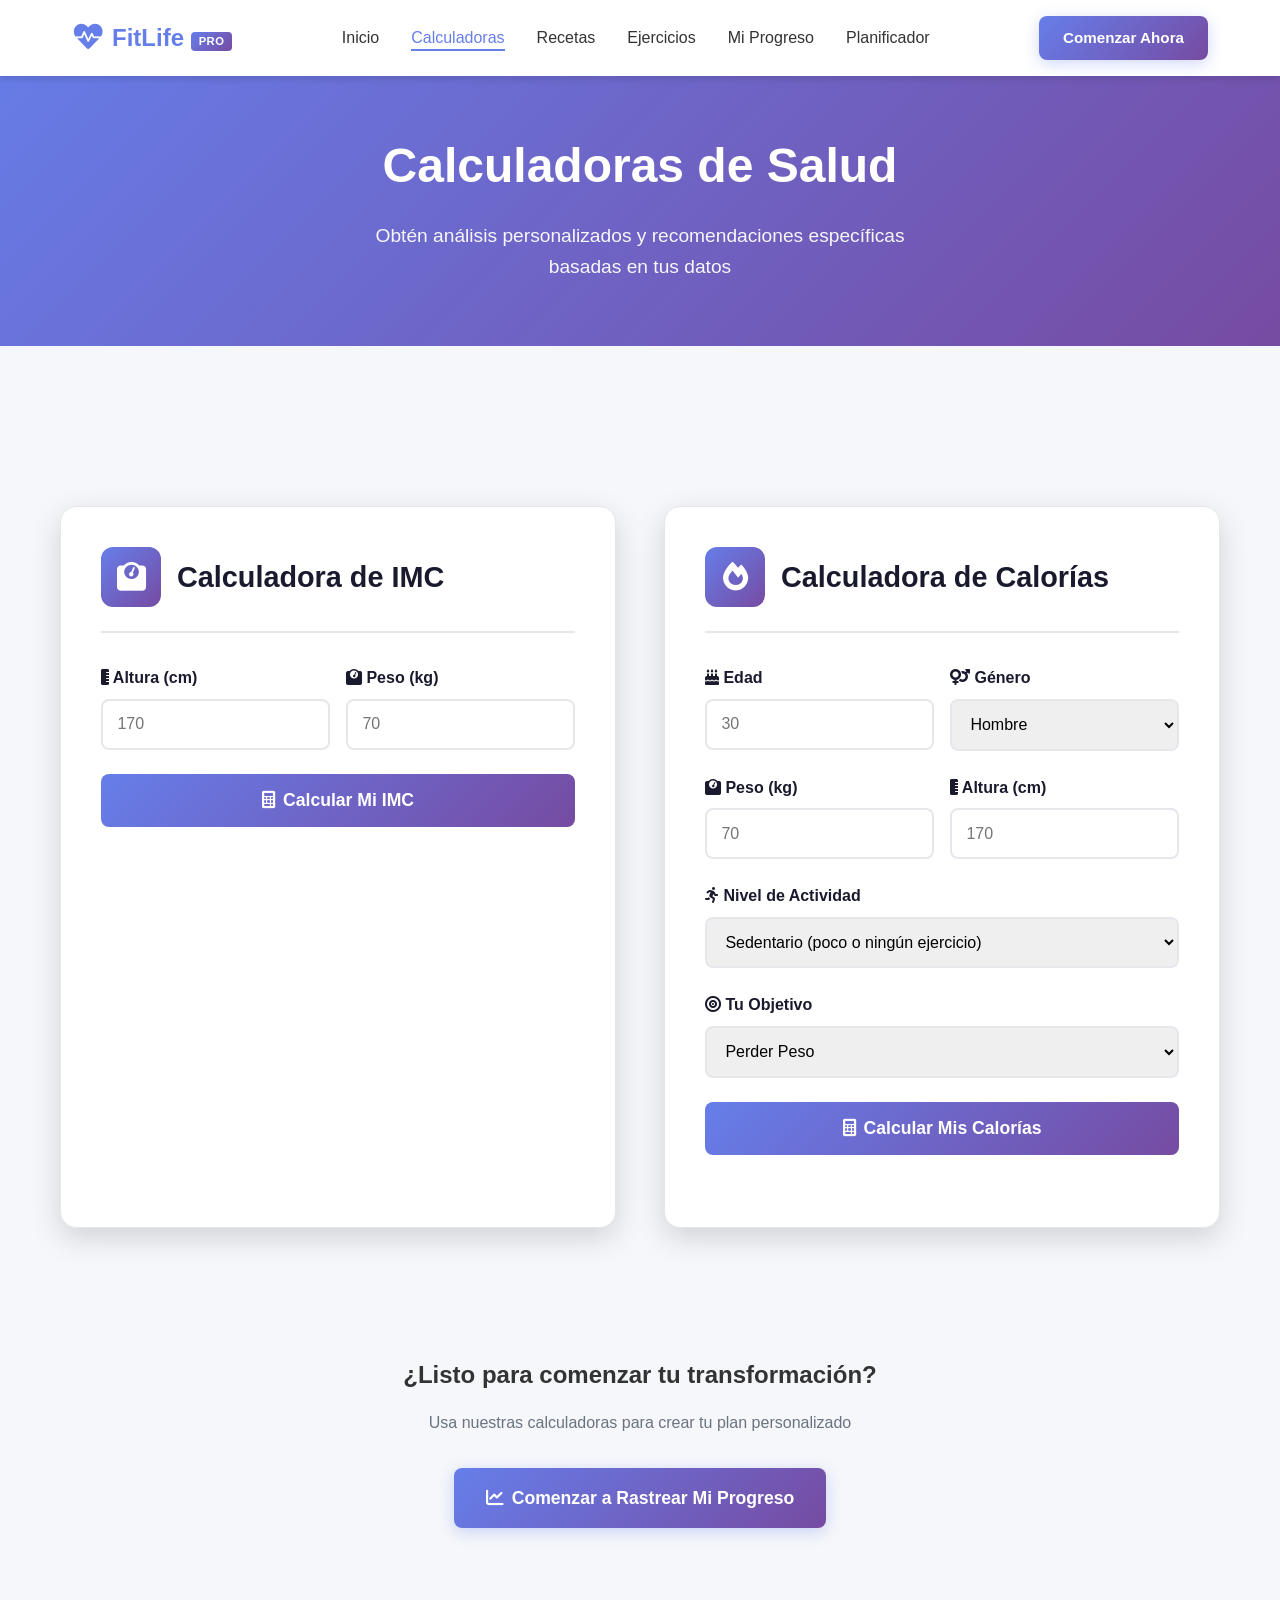
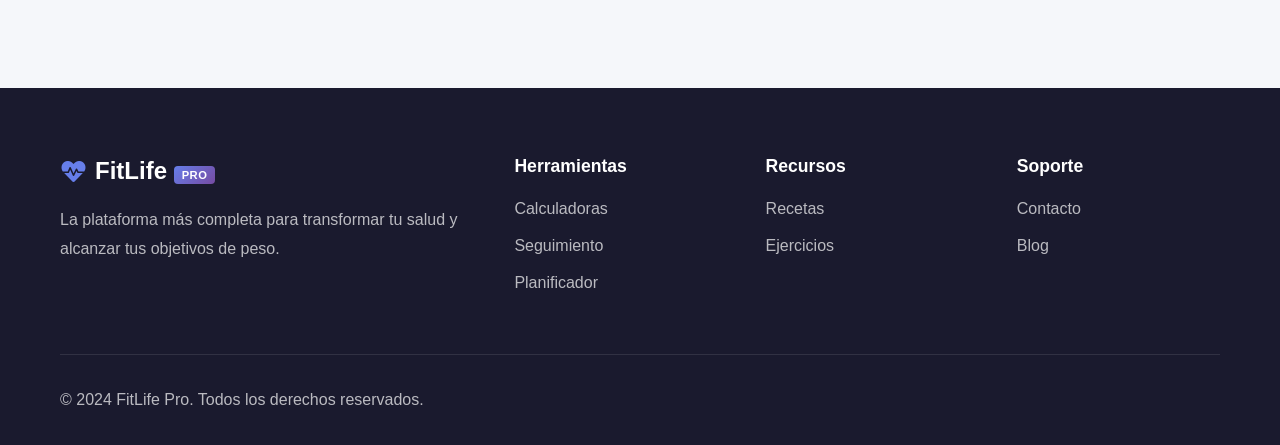
==== calculators.html @ b5749d3b "🚀 SITIO WEB PROFESIONAL COMPLETO - Análisis Personalizado Real LANDING PAGE (index.html): ✅ Hero sec" ====
<!DOCTYPE html>
<html lang="es">
<head>
    <meta charset="UTF-8">
    <meta name="viewport" content="width=device-width, initial-scale=1.0">
    <title>Calculadoras de Salud - FitLife Pro</title>
    <link rel="stylesheet" href="styles.css">
    <link rel="stylesheet" href="https://cdnjs.cloudflare.com/ajax/libs/font-awesome/6.0.0/css/all.min.css">
    <style>
        /* Calculator Page Specific Styles */
        .calculator-hero {
            background: linear-gradient(135deg, var(--primary) 0%, var(--secondary) 100%);
            color: white;
            padding: 8rem 2rem 4rem;
            text-align: center;
        }

        .calculator-hero h1 {
            font-size: 3rem;
            margin-bottom: 1rem;
        }

        .calculator-hero p {
            font-size: 1.2rem;
            opacity: 0.95;
            max-width: 600px;
            margin: 0 auto;
        }

        .calculator-grid {
            display: grid;
            grid-template-columns: repeat(auto-fit, minmax(500px, 1fr));
            gap: 3rem;
            padding: 4rem 0;
        }

        .calculator-card {
            background: white;
            border-radius: 16px;
            padding: 2.5rem;
            box-shadow: var(--shadow-lg);
            border: 1px solid var(--border);
        }

        .calculator-header {
            display: flex;
            align-items: center;
            gap: 1rem;
            margin-bottom: 2rem;
            padding-bottom: 1.5rem;
            border-bottom: 2px solid var(--border);
        }

        .calculator-icon {
            width: 60px;
            height: 60px;
            border-radius: 12px;
            background: linear-gradient(135deg, var(--primary), var(--secondary));
            display: flex;
            align-items: center;
            justify-content: center;
            font-size: 1.8rem;
            color: white;
        }

        .calculator-header h3 {
            font-size: 1.8rem;
            color: var(--dark);
            margin: 0;
        }

        .input-group {
            margin-bottom: 1.5rem;
        }

        .input-group label {
            display: block;
            margin-bottom: 0.5rem;
            font-weight: 600;
            color: var(--dark);
        }

        .input-group input,
        .input-group select {
            width: 100%;
            padding: 0.9rem;
            border: 2px solid var(--border);
            border-radius: 8px;
            font-size: 1rem;
            transition: all 0.3s;
        }

        .input-group input:focus,
        .input-group select:focus {
            outline: none;
            border-color: var(--primary);
            box-shadow: 0 0 0 3px rgba(102, 126, 234, 0.1);
        }

        .input-row {
            display: grid;
            grid-template-columns: 1fr 1fr;
            gap: 1rem;
        }

        .calculate-btn {
            width: 100%;
            padding: 1rem;
            background: linear-gradient(135deg, var(--primary), var(--secondary));
            color: white;
            border: none;
            border-radius: 8px;
            font-size: 1.1rem;
            font-weight: 600;
            cursor: pointer;
            transition: all 0.3s;
            display: flex;
            align-items: center;
            justify-content: center;
            gap: 0.5rem;
        }

        .calculate-btn:hover {
            transform: translateY(-2px);
            box-shadow: 0 6px 20px rgba(102, 126, 234, 0.4);
        }

        .calculate-btn:active {
            transform: translateY(0);
        }

        /* Result Styles */
        .result-container {
            margin-top: 2rem;
            opacity: 0;
            max-height: 0;
            overflow: hidden;
            transition: all 0.5s ease;
        }

        .result-container.show {
            opacity: 1;
            max-height: 2000px;
        }

        .result-card {
            background: linear-gradient(135deg, #f5f7fa 0%, #ffffff 100%);
            border-radius: 12px;
            padding: 2rem;
            border: 2px solid var(--primary);
        }

        .result-header {
            display: flex;
            justify-content: space-between;
            align-items: center;
            margin-bottom: 2rem;
            flex-wrap: wrap;
            gap: 1rem;
        }

        .result-header h3 {
            font-size: 1.8rem;
            color: var(--dark);
            margin: 0;
        }

        .result-header span {
            font-size: 2.5rem;
            font-weight: 700;
        }

        .category-badge {
            padding: 0.5rem 1rem;
            border-radius: 50px;
            color: white;
            font-weight: 600;
            font-size: 0.9rem;
        }

        .analysis-section {
            display: grid;
            gap: 1.5rem;
            margin-top: 2rem;
        }

        .analysis-item {
            display: flex;
            gap: 1rem;
            padding: 1.5rem;
            background: white;
            border-radius: 10px;
            border-left: 4px solid var(--primary);
        }

        .analysis-item i {
            font-size: 1.5rem;
            color: var(--primary);
            margin-top: 0.2rem;
        }

        .analysis-item h4 {
            font-size: 1.1rem;
            color: var(--dark);
            margin-bottom: 0.5rem;
        }

        .analysis-item p {
            color: var(--text-light);
            line-height: 1.7;
            margin: 0;
        }

        .analysis-item.success {
            background: linear-gradient(135deg, #f0fdf4 0%, #dcfce7 100%);
            border-left-color: var(--success);
        }

        .analysis-item.success i {
            color: var(--success);
        }

        .calorie-breakdown {
            display: grid;
            gap: 1rem;
            margin: 2rem 0;
        }

        .calorie-item {
            display: flex;
            justify-content: space-between;
            padding: 1rem;
            background: white;
            border-radius: 8px;
        }

        .calorie-item.highlight {
            background: linear-gradient(135deg, var(--primary), var(--secondary));
            color: white;
            font-weight: 600;
        }

        .calorie-item .label {
            font-weight: 500;
        }

        .calorie-item .value {
            font-weight: 700;
            font-size: 1.1rem;
        }

        .analysis-tip {
            display: flex;
            gap: 1rem;
            padding: 1.5rem;
            background: linear-gradient(135deg, #fef3c7 0%, #fde68a 100%);
            border-radius: 10px;
            margin-top: 1.5rem;
        }

        .analysis-tip i {
            font-size: 1.5rem;
            color: #d97706;
        }

        .analysis-tip p {
            margin: 0;
            color: #78350f;
            line-height: 1.7;
        }

        /* Progress Bar */
        .progress-container {
            margin: 2rem 0;
        }

        .progress-label {
            display: flex;
            justify-content: space-between;
            margin-bottom: 0.5rem;
            font-weight: 600;
        }

        .progress-bar-wrapper {
            height: 30px;
            background: #e5e7eb;
            border-radius: 15px;
            overflow: hidden;
        }

        .progress-bar-fill {
            height: 100%;
            background: linear-gradient(90deg, var(--primary), var(--secondary));
            border-radius: 15px;
            display: flex;
            align-items: center;
            justify-content: flex-end;
            padding-right: 1rem;
            color: white;
            font-weight: 700;
            transition: width 1s ease;
        }

        /* Alert Styles */
        .alert {
            position: fixed;
            top: 100px;
            right: 20px;
            padding: 1rem 1.5rem;
            background: white;
            border-radius: 8px;
            box-shadow: var(--shadow-lg);
            display: flex;
            align-items: center;
            gap: 1rem;
            z-index: 2000;
            opacity: 0;
            transform: translateX(400px);
            transition: all 0.3s ease;
        }

        .alert.show {
            opacity: 1;
            transform: translateX(0);
        }

        .alert-error {
            border-left: 4px solid var(--danger);
        }

        .alert-error i {
            color: var(--danger);
        }

        .alert-success {
            border-left: 4px solid var(--success);
        }

        .alert-success i {
            color: var(--success);
        }

        @media (max-width: 968px) {
            .calculator-grid {
                grid-template-columns: 1fr;
            }

            .calculator-hero h1 {
                font-size: 2rem;
            }

            .input-row {
                grid-template-columns: 1fr;
            }
        }
    </style>
</head>
<body>
    <!-- Navigation -->
    <nav class="navbar">
        <div class="nav-container">
            <div class="nav-logo">
                <i class="fas fa-heartbeat"></i>
                <span>FitLife <span class="pro-badge">PRO</span></span>
            </div>
            <ul class="nav-menu">
                <li><a href="index.html">Inicio</a></li>
                <li><a href="calculators.html" class="active">Calculadoras</a></li>
                <li><a href="recipes.html">Recetas</a></li>
                <li><a href="exercises.html">Ejercicios</a></li>
                <li><a href="tracker.html">Mi Progreso</a></li>
                <li><a href="meal-planner.html">Planificador</a></li>
            </ul>
            <div class="nav-cta">
                <a href="tracker.html" class="btn-primary">Comenzar Ahora</a>
            </div>
            <div class="hamburger">
                <span></span>
                <span></span>
                <span></span>
            </div>
        </div>
    </nav>

    <!-- Hero Section -->
    <section class="calculator-hero">
        <div class="container">
            <h1>Calculadoras de Salud</h1>
            <p>Obtén análisis personalizados y recomendaciones específicas basadas en tus datos</p>
        </div>
    </section>

    <!-- Calculators -->
    <section>
        <div class="container">
            <div class="calculator-grid">
                <!-- BMI Calculator -->
                <div class="calculator-card">
                    <div class="calculator-header">
                        <div class="calculator-icon">
                            <i class="fas fa-weight"></i>
                        </div>
                        <h3>Calculadora de IMC</h3>
                    </div>

                    <div class="input-row">
                        <div class="input-group">
                            <label for="bmi-height">
                                <i class="fas fa-ruler-vertical"></i> Altura (cm)
                            </label>
                            <input type="number" id="bmi-height" placeholder="170" min="100" max="250">
                        </div>

                        <div class="input-group">
                            <label for="bmi-weight">
                                <i class="fas fa-weight"></i> Peso (kg)
                            </label>
                            <input type="number" id="bmi-weight" placeholder="70" min="30" max="300">
                        </div>
                    </div>

                    <button class="calculate-btn" onclick="calculateBMI()">
                        <i class="fas fa-calculator"></i>
                        Calcular Mi IMC
                    </button>

                    <div id="bmi-result" class="result-container"></div>
                </div>

                <!-- Calorie Calculator -->
                <div class="calculator-card">
                    <div class="calculator-header">
                        <div class="calculator-icon">
                            <i class="fas fa-fire"></i>
                        </div>
                        <h3>Calculadora de Calorías</h3>
                    </div>

                    <div class="input-row">
                        <div class="input-group">
                            <label for="cal-age">
                                <i class="fas fa-birthday-cake"></i> Edad
                            </label>
                            <input type="number" id="cal-age" placeholder="30" min="15" max="100">
                        </div>

                        <div class="input-group">
                            <label for="cal-gender">
                                <i class="fas fa-venus-mars"></i> Género
                            </label>
                            <select id="cal-gender">
                                <option value="male">Hombre</option>
                                <option value="female">Mujer</option>
                            </select>
                        </div>
                    </div>

                    <div class="input-row">
                        <div class="input-group">
                            <label for="cal-weight">
                                <i class="fas fa-weight"></i> Peso (kg)
                            </label>
                            <input type="number" id="cal-weight" placeholder="70" min="30" max="300">
                        </div>

                        <div class="input-group">
                            <label for="cal-height">
                                <i class="fas fa-ruler-vertical"></i> Altura (cm)
                            </label>
                            <input type="number" id="cal-height" placeholder="170" min="100" max="250">
                        </div>
                    </div>

                    <div class="input-group">
                        <label for="cal-activity">
                            <i class="fas fa-running"></i> Nivel de Actividad
                        </label>
                        <select id="cal-activity">
                            <option value="1.2">Sedentario (poco o ningún ejercicio)</option>
                            <option value="1.375">Ligero (ejercicio 1-3 días/semana)</option>
                            <option value="1.55">Moderado (ejercicio 3-5 días/semana)</option>
                            <option value="1.725">Activo (ejercicio 6-7 días/semana)</option>
                            <option value="1.9">Muy Activo (ejercicio intenso diario)</option>
                        </select>
                    </div>

                    <div class="input-group">
                        <label for="cal-goal">
                            <i class="fas fa-bullseye"></i> Tu Objetivo
                        </label>
                        <select id="cal-goal">
                            <option value="lose">Perder Peso</option>
                            <option value="maintain">Mantener Peso</option>
                            <option value="gain">Ganar Peso/Músculo</option>
                        </select>
                    </div>

                    <button class="calculate-btn" onclick="calculateCalories()">
                        <i class="fas fa-calculator"></i>
                        Calcular Mis Calorías
                    </button>

                    <div id="cal-result" class="result-container"></div>
                </div>
            </div>

            <!-- Call to Action -->
            <div style="text-align: center; margin: 4rem 0;">
                <h2 style="margin-bottom: 1rem;">¿Listo para comenzar tu transformación?</h2>
                <p style="color: var(--text-light); margin-bottom: 2rem;">
                    Usa nuestras calculadoras para crear tu plan personalizado
                </p>
                <a href="tracker.html" class="btn-large btn-primary">
                    <i class="fas fa-chart-line"></i>
                    Comenzar a Rastrear Mi Progreso
                </a>
            </div>
        </div>
    </section>

    <!-- Footer -->
    <footer class="footer">
        <div class="container">
            <div class="footer-grid">
                <div class="footer-col">
                    <div class="footer-logo">
                        <i class="fas fa-heartbeat"></i>
                        <span>FitLife <span class="pro-badge">PRO</span></span>
                    </div>
                    <p>La plataforma más completa para transformar tu salud y alcanzar tus objetivos de peso.</p>
                </div>

                <div class="footer-col">
                    <h4>Herramientas</h4>
                    <ul>
                        <li><a href="calculators.html">Calculadoras</a></li>
                        <li><a href="tracker.html">Seguimiento</a></li>
                        <li><a href="meal-planner.html">Planificador</a></li>
                    </ul>
                </div>

                <div class="footer-col">
                    <h4>Recursos</h4>
                    <ul>
                        <li><a href="recipes.html">Recetas</a></li>
                        <li><a href="exercises.html">Ejercicios</a></li>
                    </ul>
                </div>

                <div class="footer-col">
                    <h4>Soporte</h4>
                    <ul>
                        <li><a href="#">Contacto</a></li>
                        <li><a href="#">Blog</a></li>
                    </ul>
                </div>
            </div>

            <div class="footer-bottom">
                <p>&copy; 2024 FitLife Pro. Todos los derechos reservados.</p>
            </div>
        </div>
    </footer>

    <script src="main.js"></script>
</body>
</html>
---- styles.css ----
/* ========================================
   FitLife Pro - Professional CSS
   ======================================== */

/* Reset & Base */
* {
    margin: 0;
    padding: 0;
    box-sizing: border-box;
}

:root {
    --primary: #667eea;
    --secondary: #764ba2;
    --accent: #f093fb;
    --success: #4caf50;
    --warning: #ff9800;
    --danger: #f5576c;
    --dark: #1a1a2e;
    --light: #f5f7fa;
    --text: #333;
    --text-light: #6b7280;
    --border: #e5e7eb;
    --shadow: 0 4px 6px rgba(0, 0, 0, 0.1);
    --shadow-lg: 0 10px 30px rgba(0, 0, 0, 0.15);
}

html {
    scroll-behavior: smooth;
    font-size: 16px;
}

body {
    font-family: -apple-system, BlinkMacSystemFont, 'Segoe UI', Roboto, 'Helvetica Neue', Arial, sans-serif;
    line-height: 1.6;
    color: var(--text);
    background: var(--light);
}

.container {
    max-width: 1200px;
    margin: 0 auto;
    padding: 0 20px;
}

/* ========================================
   Navigation
   ======================================== */
.navbar {
    position: fixed;
    top: 0;
    left: 0;
    right: 0;
    background: white;
    box-shadow: var(--shadow);
    z-index: 1000;
    transition: all 0.3s ease;
}

.navbar.scrolled {
    box-shadow: var(--shadow-lg);
}

.nav-container {
    max-width: 1200px;
    margin: 0 auto;
    padding: 1rem 2rem;
    display: flex;
    justify-content: space-between;
    align-items: center;
}

.nav-logo {
    display: flex;
    align-items: center;
    gap: 0.5rem;
    font-size: 1.5rem;
    font-weight: 700;
    color: var(--primary);
}

.nav-logo i {
    font-size: 1.8rem;
}

.pro-badge {
    background: linear-gradient(135deg, var(--primary), var(--secondary));
    color: white;
    padding: 0.2rem 0.5rem;
    border-radius: 4px;
    font-size: 0.7rem;
    font-weight: 700;
    letter-spacing: 0.5px;
}

.nav-menu {
    display: flex;
    list-style: none;
    gap: 2rem;
}

.nav-menu a {
    color: var(--text);
    text-decoration: none;
    font-weight: 500;
    transition: color 0.3s;
    position: relative;
}

.nav-menu a:after {
    content: '';
    position: absolute;
    bottom: -5px;
    left: 0;
    width: 0;
    height: 2px;
    background: var(--primary);
    transition: width 0.3s;
}

.nav-menu a:hover,
.nav-menu a.active {
    color: var(--primary);
}

.nav-menu a:hover:after,
.nav-menu a.active:after {
    width: 100%;
}

.nav-cta .btn-primary {
    padding: 0.6rem 1.5rem;
    font-size: 0.95rem;
}

.hamburger {
    display: none;
    flex-direction: column;
    cursor: pointer;
    gap: 4px;
}

.hamburger span {
    width: 25px;
    height: 3px;
    background: var(--primary);
    border-radius: 2px;
    transition: all 0.3s;
}

/* ========================================
   Buttons
   ======================================== */
.btn-primary,
.btn-secondary,
.btn-outline {
    display: inline-flex;
    align-items: center;
    gap: 0.5rem;
    padding: 0.75rem 1.5rem;
    border-radius: 8px;
    font-weight: 600;
    text-decoration: none;
    transition: all 0.3s ease;
    cursor: pointer;
    border: none;
    font-size: 1rem;
}

.btn-primary {
    background: linear-gradient(135deg, var(--primary), var(--secondary));
    color: white;
    box-shadow: 0 4px 15px rgba(102, 126, 234, 0.3);
}

.btn-primary:hover {
    transform: translateY(-2px);
    box-shadow: 0 6px 20px rgba(102, 126, 234, 0.4);
}

.btn-secondary {
    background: transparent;
    color: var(--primary);
    border: 2px solid var(--primary);
}

.btn-secondary:hover {
    background: var(--primary);
    color: white;
}

.btn-outline {
    background: white;
    color: var(--primary);
    border: 2px solid var(--primary);
}

.btn-outline:hover {
    background: var(--primary);
    color: white;
}

.btn-large {
    padding: 1rem 2rem;
    font-size: 1.1rem;
}

/* ========================================
   Hero Section
   ======================================== */
.hero {
    min-height: 100vh;
    display: flex;
    align-items: center;
    position: relative;
    overflow: hidden;
    background: linear-gradient(135deg, var(--primary) 0%, var(--secondary) 100%);
    padding-top: 80px;
}

.hero-background {
    position: absolute;
    top: 0;
    left: 0;
    right: 0;
    bottom: 0;
    opacity: 0.1;
    background-image:
        radial-gradient(circle at 20% 50%, white 1px, transparent 1px),
        radial-gradient(circle at 80% 80%, white 1px, transparent 1px);
    background-size: 50px 50px;
}

.hero-content {
    position: relative;
    z-index: 1;
    text-align: center;
    color: white;
    max-width: 900px;
    margin: 0 auto;
    padding: 2rem;
}

.hero-badge {
    display: inline-flex;
    align-items: center;
    gap: 0.5rem;
    background: rgba(255, 255, 255, 0.2);
    backdrop-filter: blur(10px);
    padding: 0.5rem 1rem;
    border-radius: 50px;
    margin-bottom: 2rem;
    animation: fadeInDown 0.8s ease;
}

.hero-title {
    font-size: 4rem;
    font-weight: 800;
    margin-bottom: 1.5rem;
    line-height: 1.2;
    animation: fadeInUp 0.8s ease 0.2s backwards;
}

.gradient-text {
    background: linear-gradient(135deg, #fff 0%, #f093fb 100%);
    -webkit-background-clip: text;
    -webkit-text-fill-color: transparent;
    background-clip: text;
}

.hero-subtitle {
    font-size: 1.3rem;
    margin-bottom: 2.5rem;
    opacity: 0.95;
    line-height: 1.8;
    animation: fadeInUp 0.8s ease 0.4s backwards;
}

.hero-cta {
    display: flex;
    gap: 1rem;
    justify-content: center;
    flex-wrap: wrap;
    animation: fadeInUp 0.8s ease 0.6s backwards;
}

.hero-stats {
    display: grid;
    grid-template-columns: repeat(3, 1fr);
    gap: 3rem;
    margin-top: 4rem;
    padding-top: 3rem;
    border-top: 1px solid rgba(255, 255, 255, 0.2);
    animation: fadeInUp 0.8s ease 0.8s backwards;
}

.stat-item {
    text-align: center;
}

.stat-number {
    font-size: 3rem;
    font-weight: 800;
    margin-bottom: 0.5rem;
}

.stat-label {
    font-size: 0.95rem;
    opacity: 0.9;
}

/* ========================================
   Sections
   ======================================== */
section {
    padding: 6rem 0;
}

.section-header {
    text-align: center;
    max-width: 800px;
    margin: 0 auto 4rem;
}

.section-badge {
    display: inline-block;
    background: linear-gradient(135deg, var(--primary), var(--secondary));
    color: white;
    padding: 0.4rem 1rem;
    border-radius: 50px;
    font-size: 0.9rem;
    font-weight: 600;
    margin-bottom: 1rem;
}

.section-title {
    font-size: 2.5rem;
    font-weight: 700;
    color: var(--dark);
    margin-bottom: 1rem;
}

.section-subtitle {
    font-size: 1.1rem;
    color: var(--text-light);
    line-height: 1.8;
}

/* ========================================
   Features
   ======================================== */
.features {
    background: white;
}

.features-grid {
    display: grid;
    grid-template-columns: repeat(auto-fit, minmax(350px, 1fr));
    gap: 2rem;
}

.feature-card {
    background: white;
    border: 1px solid var(--border);
    border-radius: 16px;
    padding: 2rem;
    transition: all 0.3s ease;
    position: relative;
    overflow: hidden;
}

.feature-card:before {
    content: '';
    position: absolute;
    top: 0;
    left: 0;
    width: 100%;
    height: 4px;
    background: linear-gradient(90deg, var(--primary), var(--secondary));
    transform: scaleX(0);
    transition: transform 0.3s ease;
}

.feature-card:hover {
    transform: translateY(-8px);
    box-shadow: var(--shadow-lg);
}

.feature-card:hover:before {
    transform: scaleX(1);
}

.feature-icon {
    width: 60px;
    height: 60px;
    border-radius: 12px;
    background: linear-gradient(135deg, var(--primary), var(--secondary));
    display: flex;
    align-items: center;
    justify-content: center;
    margin-bottom: 1.5rem;
    font-size: 1.8rem;
    color: white;
}

.feature-card h3 {
    font-size: 1.5rem;
    margin-bottom: 1rem;
    color: var(--dark);
}

.feature-card p {
    color: var(--text-light);
    margin-bottom: 1.5rem;
    line-height: 1.7;
}

.feature-link {
    color: var(--primary);
    text-decoration: none;
    font-weight: 600;
    display: inline-flex;
    align-items: center;
    gap: 0.5rem;
    transition: gap 0.3s;
}

.feature-link:hover {
    gap: 1rem;
}

/* ========================================
   How It Works
   ======================================== */
.how-it-works {
    background: linear-gradient(135deg, #f5f7fa 0%, #e5e7eb 100%);
}

.steps {
    display: grid;
    grid-template-columns: repeat(auto-fit, minmax(250px, 1fr));
    gap: 2rem;
    margin-bottom: 3rem;
}

.step {
    background: white;
    border-radius: 16px;
    padding: 2rem;
    position: relative;
    box-shadow: var(--shadow);
    transition: transform 0.3s;
}

.step:hover {
    transform: translateY(-5px);
}

.step-number {
    position: absolute;
    top: -20px;
    left: 2rem;
    width: 50px;
    height: 50px;
    border-radius: 50%;
    background: linear-gradient(135deg, var(--primary), var(--secondary));
    color: white;
    display: flex;
    align-items: center;
    justify-content: center;
    font-size: 1.5rem;
    font-weight: 700;
    box-shadow: 0 4px 15px rgba(102, 126, 234, 0.3);
}

.step-content h3 {
    font-size: 1.3rem;
    margin-bottom: 0.5rem;
    margin-top: 1rem;
    color: var(--dark);
}

.step-content p {
    color: var(--text-light);
    line-height: 1.7;
}

.cta-center {
    text-align: center;
    margin-top: 3rem;
}

/* ========================================
   Testimonials
   ======================================== */
.testimonials {
    background: white;
}

.testimonials-grid {
    display: grid;
    grid-template-columns: repeat(auto-fit, minmax(350px, 1fr));
    gap: 2rem;
}

.testimonial {
    background: linear-gradient(135deg, #f5f7fa 0%, #ffffff 100%);
    border-radius: 16px;
    padding: 2rem;
    border: 1px solid var(--border);
    transition: all 0.3s;
}

.testimonial:hover {
    transform: translateY(-5px);
    box-shadow: var(--shadow-lg);
}

.testimonial-header {
    display: flex;
    align-items: flex-start;
    gap: 1rem;
    margin-bottom: 1.5rem;
}

.testimonial-avatar {
    width: 60px;
    height: 60px;
    border-radius: 50%;
    border: 3px solid var(--primary);
}

.testimonial-info {
    flex: 1;
}

.testimonial-info h4 {
    font-size: 1.1rem;
    margin-bottom: 0.3rem;
    color: var(--dark);
}

.testimonial-weight {
    display: flex;
    gap: 0.5rem;
    font-size: 0.9rem;
}

.weight-lost {
    color: var(--success);
    font-weight: 700;
}

.weight-time {
    color: var(--text-light);
}

.testimonial-rating {
    color: #fbbf24;
    font-size: 0.9rem;
}

.testimonial-text {
    color: var(--text-light);
    line-height: 1.8;
    font-style: italic;
}

/* ========================================
   CTA Section
   ======================================== */
.cta-section {
    background: linear-gradient(135deg, var(--primary) 0%, var(--secondary) 100%);
    color: white;
    text-align: center;
    padding: 5rem 2rem;
}

.cta-content h2 {
    font-size: 2.5rem;
    margin-bottom: 1rem;
}

.cta-content p {
    font-size: 1.2rem;
    margin-bottom: 2rem;
    opacity: 0.95;
}

.cta-buttons {
    display: flex;
    gap: 1rem;
    justify-content: center;
    flex-wrap: wrap;
}

/* ========================================
   Footer
   ======================================== */
.footer {
    background: var(--dark);
    color: white;
    padding: 4rem 0 2rem;
}

.footer-grid {
    display: grid;
    grid-template-columns: 2fr 1fr 1fr 1fr;
    gap: 3rem;
    margin-bottom: 3rem;
}

.footer-logo {
    display: flex;
    align-items: center;
    gap: 0.5rem;
    font-size: 1.5rem;
    font-weight: 700;
    margin-bottom: 1rem;
}

.footer-logo i {
    color: var(--primary);
}

.footer-col p {
    color: rgba(255, 255, 255, 0.7);
    line-height: 1.8;
    margin-bottom: 1.5rem;
}

.social-links {
    display: flex;
    gap: 1rem;
}

.social-links a {
    width: 40px;
    height: 40px;
    border-radius: 50%;
    background: rgba(255, 255, 255, 0.1);
    display: flex;
    align-items: center;
    justify-content: center;
    color: white;
    text-decoration: none;
    transition: all 0.3s;
}

.social-links a:hover {
    background: var(--primary);
    transform: translateY(-3px);
}

.footer-col h4 {
    margin-bottom: 1rem;
    font-size: 1.1rem;
}

.footer-col ul {
    list-style: none;
}

.footer-col ul li {
    margin-bottom: 0.7rem;
}

.footer-col ul a {
    color: rgba(255, 255, 255, 0.7);
    text-decoration: none;
    transition: color 0.3s;
}

.footer-col ul a:hover {
    color: white;
}

.footer-bottom {
    padding-top: 2rem;
    border-top: 1px solid rgba(255, 255, 255, 0.1);
    display: flex;
    justify-content: space-between;
    align-items: center;
    flex-wrap: wrap;
    gap: 1rem;
}

.footer-bottom p {
    color: rgba(255, 255, 255, 0.7);
}

.footer-links {
    display: flex;
    gap: 2rem;
}

.footer-links a {
    color: rgba(255, 255, 255, 0.7);
    text-decoration: none;
    transition: color 0.3s;
}

.footer-links a:hover {
    color: white;
}

/* ========================================
   Animations
   ======================================== */
@keyframes fadeInUp {
    from {
        opacity: 0;
        transform: translateY(30px);
    }
    to {
        opacity: 1;
        transform: translateY(0);
    }
}

@keyframes fadeInDown {
    from {
        opacity: 0;
        transform: translateY(-30px);
    }
    to {
        opacity: 1;
        transform: translateY(0);
    }
}

@keyframes pulse {
    0%, 100% {
        transform: scale(1);
    }
    50% {
        transform: scale(1.05);
    }
}

/* ========================================
   Responsive Design
   ======================================== */
@media (max-width: 968px) {
    .nav-menu {
        position: fixed;
        left: -100%;
        top: 70px;
        flex-direction: column;
        background: white;
        width: 100%;
        text-align: center;
        transition: 0.3s;
        box-shadow: var(--shadow-lg);
        padding: 2rem 0;
    }

    .nav-menu.active {
        left: 0;
    }

    .hamburger {
        display: flex;
    }

    .nav-cta {
        display: none;
    }

    .hero-title {
        font-size: 2.5rem;
    }

    .hero-stats {
        grid-template-columns: 1fr;
        gap: 2rem;
    }

    .features-grid {
        grid-template-columns: 1fr;
    }

    .footer-grid {
        grid-template-columns: 1fr;
    }

    .footer-bottom {
        flex-direction: column;
        text-align: center;
    }
}

@media (max-width: 640px) {
    .hero-title {
        font-size: 2rem;
    }

    .hero-subtitle {
        font-size: 1.1rem;
    }

    .section-title {
        font-size: 2rem;
    }

    .btn-large {
        padding: 0.9rem 1.5rem;
        font-size: 1rem;
    }

    .hero-cta {
        flex-direction: column;
    }
}

/* ========================================
   Utility Classes
   ======================================== */
.text-center { text-align: center; }
.text-primary { color: var(--primary); }
.text-success { color: var(--success); }
.text-danger { color: var(--danger); }
.mt-1 { margin-top: 0.5rem; }
.mt-2 { margin-top: 1rem; }
.mt-3 { margin-top: 1.5rem; }
.mb-1 { margin-bottom: 0.5rem; }
.mb-2 { margin-bottom: 1rem; }
.mb-3 { margin-bottom: 1.5rem; }
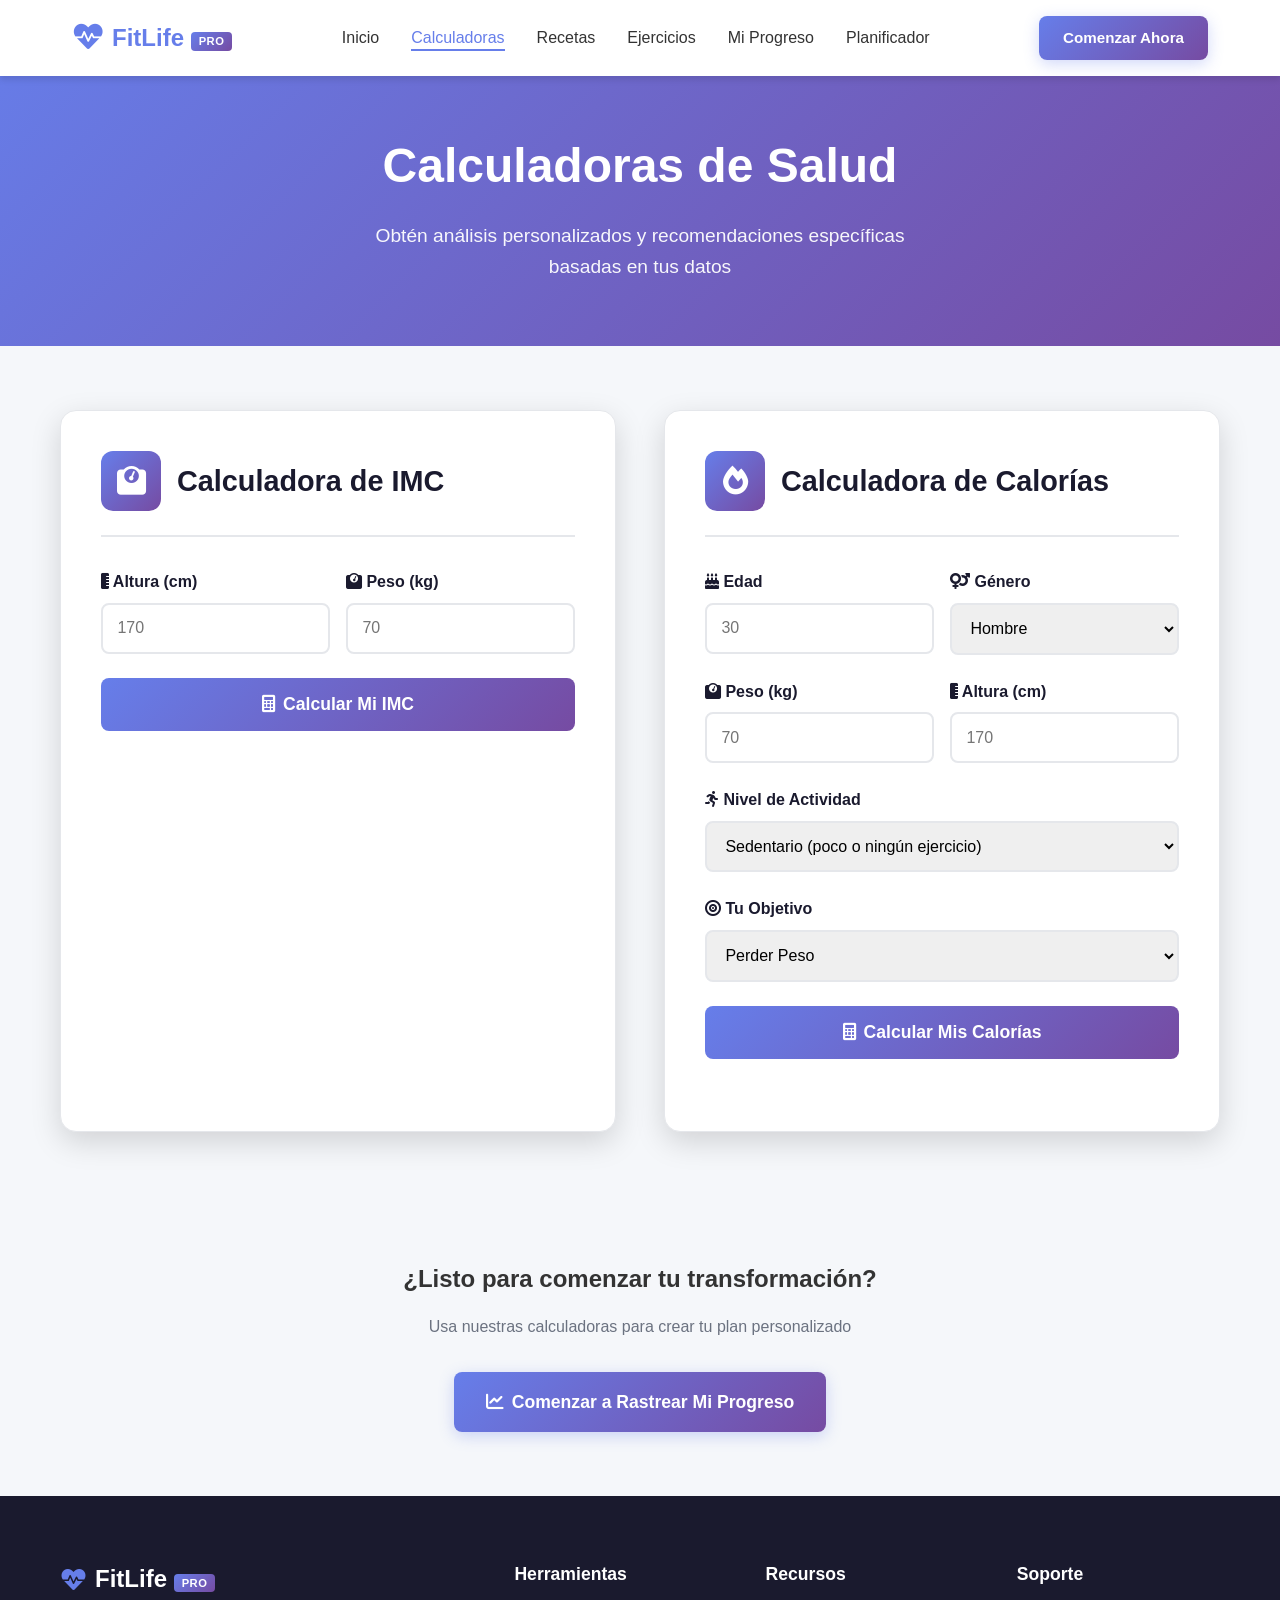
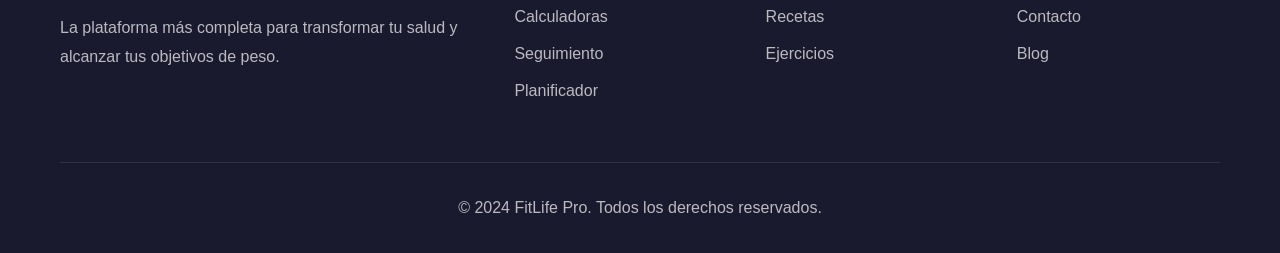
==== commit 65c05f46: "Fix CSS and JS loading issues - embed all assets - Embedded complete CSS from styles.css into calcul" ====
--- a/calculators.html
+++ b/calculators.html
@@ -4,9 +4,296 @@
     <meta charset="UTF-8">
     <meta name="viewport" content="width=device-width, initial-scale=1.0">
     <title>Calculadoras de Salud - FitLife Pro</title>
-    <link rel="stylesheet" href="styles.css">
     <link rel="stylesheet" href="https://cdnjs.cloudflare.com/ajax/libs/font-awesome/6.0.0/css/all.min.css">
     <style>
+        /* ========================================
+           FitLife Pro - Professional CSS
+           ======================================== */
+
+        /* Reset & Base */
+        * {
+            margin: 0;
+            padding: 0;
+            box-sizing: border-box;
+        }
+
+        :root {
+            --primary: #667eea;
+            --secondary: #764ba2;
+            --accent: #f093fb;
+            --success: #4caf50;
+            --warning: #ff9800;
+            --danger: #f5576c;
+            --dark: #1a1a2e;
+            --light: #f5f7fa;
+            --text: #333;
+            --text-light: #6b7280;
+            --border: #e5e7eb;
+            --shadow: 0 4px 6px rgba(0, 0, 0, 0.1);
+            --shadow-lg: 0 10px 30px rgba(0, 0, 0, 0.15);
+        }
+
+        html {
+            scroll-behavior: smooth;
+            font-size: 16px;
+        }
+
+        body {
+            font-family: -apple-system, BlinkMacSystemFont, 'Segoe UI', Roboto, 'Helvetica Neue', Arial, sans-serif;
+            line-height: 1.6;
+            color: var(--text);
+            background: var(--light);
+        }
+
+        .container {
+            max-width: 1200px;
+            margin: 0 auto;
+            padding: 0 20px;
+        }
+
+        /* ========================================
+           Navigation
+           ======================================== */
+        .navbar {
+            position: fixed;
+            top: 0;
+            left: 0;
+            right: 0;
+            background: white;
+            box-shadow: var(--shadow);
+            z-index: 1000;
+            transition: all 0.3s ease;
+        }
+
+        .navbar.scrolled {
+            box-shadow: var(--shadow-lg);
+        }
+
+        .nav-container {
+            max-width: 1200px;
+            margin: 0 auto;
+            padding: 1rem 2rem;
+            display: flex;
+            justify-content: space-between;
+            align-items: center;
+        }
+
+        .nav-logo {
+            display: flex;
+            align-items: center;
+            gap: 0.5rem;
+            font-size: 1.5rem;
+            font-weight: 700;
+            color: var(--primary);
+        }
+
+        .nav-logo i {
+            font-size: 1.8rem;
+        }
+
+        .pro-badge {
+            background: linear-gradient(135deg, var(--primary), var(--secondary));
+            color: white;
+            padding: 0.2rem 0.5rem;
+            border-radius: 4px;
+            font-size: 0.7rem;
+            font-weight: 700;
+            letter-spacing: 0.5px;
+        }
+
+        .nav-menu {
+            display: flex;
+            list-style: none;
+            gap: 2rem;
+        }
+
+        .nav-menu a {
+            color: var(--text);
+            text-decoration: none;
+            font-weight: 500;
+            transition: color 0.3s;
+            position: relative;
+        }
+
+        .nav-menu a:after {
+            content: '';
+            position: absolute;
+            bottom: -5px;
+            left: 0;
+            width: 0;
+            height: 2px;
+            background: var(--primary);
+            transition: width 0.3s;
+        }
+
+        .nav-menu a:hover,
+        .nav-menu a.active {
+            color: var(--primary);
+        }
+
+        .nav-menu a:hover:after,
+        .nav-menu a.active:after {
+            width: 100%;
+        }
+
+        .nav-cta .btn-primary {
+            padding: 0.6rem 1.5rem;
+            font-size: 0.95rem;
+        }
+
+        .hamburger {
+            display: none;
+            flex-direction: column;
+            cursor: pointer;
+            gap: 4px;
+        }
+
+        .hamburger span {
+            width: 25px;
+            height: 3px;
+            background: var(--primary);
+            border-radius: 2px;
+            transition: all 0.3s;
+        }
+
+        /* ========================================
+           Buttons
+           ======================================== */
+        .btn-primary,
+        .btn-secondary,
+        .btn-outline {
+            display: inline-flex;
+            align-items: center;
+            gap: 0.5rem;
+            padding: 0.75rem 1.5rem;
+            border-radius: 8px;
+            font-weight: 600;
+            text-decoration: none;
+            transition: all 0.3s ease;
+            cursor: pointer;
+            border: none;
+            font-size: 1rem;
+        }
+
+        .btn-primary {
+            background: linear-gradient(135deg, var(--primary), var(--secondary));
+            color: white;
+            box-shadow: 0 4px 15px rgba(102, 126, 234, 0.3);
+        }
+
+        .btn-primary:hover {
+            transform: translateY(-2px);
+            box-shadow: 0 6px 20px rgba(102, 126, 234, 0.4);
+        }
+
+        .btn-large {
+            padding: 1rem 2rem;
+            font-size: 1.1rem;
+        }
+
+        /* ========================================
+           Footer
+           ======================================== */
+        .footer {
+            background: var(--dark);
+            color: white;
+            padding: 4rem 0 2rem;
+        }
+
+        .footer-grid {
+            display: grid;
+            grid-template-columns: 2fr 1fr 1fr 1fr;
+            gap: 3rem;
+            margin-bottom: 3rem;
+        }
+
+        .footer-logo {
+            display: flex;
+            align-items: center;
+            gap: 0.5rem;
+            font-size: 1.5rem;
+            font-weight: 700;
+            margin-bottom: 1rem;
+        }
+
+        .footer-logo i {
+            color: var(--primary);
+        }
+
+        .footer-col p {
+            color: rgba(255, 255, 255, 0.7);
+            line-height: 1.8;
+            margin-bottom: 1.5rem;
+        }
+
+        .footer-col h4 {
+            margin-bottom: 1rem;
+            font-size: 1.1rem;
+        }
+
+        .footer-col ul {
+            list-style: none;
+        }
+
+        .footer-col ul li {
+            margin-bottom: 0.7rem;
+        }
+
+        .footer-col ul a {
+            color: rgba(255, 255, 255, 0.7);
+            text-decoration: none;
+            transition: color 0.3s;
+        }
+
+        .footer-col ul a:hover {
+            color: white;
+        }
+
+        .footer-bottom {
+            padding-top: 2rem;
+            border-top: 1px solid rgba(255, 255, 255, 0.1);
+            text-align: center;
+        }
+
+        .footer-bottom p {
+            color: rgba(255, 255, 255, 0.7);
+        }
+
+        /* ========================================
+           Responsive Design
+           ======================================== */
+        @media (max-width: 968px) {
+            .nav-menu {
+                position: fixed;
+                left: -100%;
+                top: 70px;
+                flex-direction: column;
+                background: white;
+                width: 100%;
+                text-align: center;
+                transition: 0.3s;
+                box-shadow: var(--shadow-lg);
+                padding: 2rem 0;
+            }
+
+            .nav-menu.active {
+                left: 0;
+            }
+
+            .hamburger {
+                display: flex;
+            }
+
+            .nav-cta {
+                display: none;
+            }
+
+            .footer-grid {
+                grid-template-columns: 1fr;
+            }
+        }
+
+        /* Calculator Page Specific Styles */
         /* Calculator Page Specific Styles */
         .calculator-hero {
             background: linear-gradient(135deg, var(--primary) 0%, var(--secondary) 100%);
@@ -562,6 +849,287 @@
         </div>
     </footer>
 
-    <script src="main.js"></script>
+    <script>
+        // ========================================
+        // Mobile Menu Toggle
+        // ========================================
+        document.addEventListener('DOMContentLoaded', function() {
+            const hamburger = document.querySelector('.hamburger');
+            const navMenu = document.querySelector('.nav-menu');
+
+            if (hamburger) {
+                hamburger.addEventListener('click', () => {
+                    navMenu.classList.toggle('active');
+                    hamburger.classList.toggle('active');
+                });
+            }
+
+            // Close menu when clicking on a link
+            document.querySelectorAll('.nav-menu a').forEach(link => {
+                link.addEventListener('click', () => {
+                    navMenu.classList.remove('active');
+                    hamburger.classList.remove('active');
+                });
+            });
+
+            // Navbar scroll effect
+            window.addEventListener('scroll', () => {
+                const navbar = document.querySelector('.navbar');
+                if (window.scrollY > 50) {
+                    navbar.classList.add('scrolled');
+                } else {
+                    navbar.classList.remove('scrolled');
+                }
+            });
+        });
+
+        // ========================================
+        // BMI Calculator with Personalized Analysis
+        // ========================================
+        function calculateBMI() {
+            const height = parseFloat(document.getElementById('bmi-height').value);
+            const weight = parseFloat(document.getElementById('bmi-weight').value);
+
+            if (!height || !weight || height <= 0 || weight <= 0) {
+                showAlert('Por favor ingresa valores válidos', 'error');
+                return;
+            }
+
+            const heightM = height / 100;
+            const bmi = weight / (heightM * heightM);
+
+            const result = {
+                bmi: bmi.toFixed(1),
+                category: getBMICategory(bmi),
+                color: getBMIColor(bmi),
+                analysis: getBMIAnalysis(bmi, weight, height)
+            };
+
+            displayBMIResult(result);
+        }
+
+        function getBMICategory(bmi) {
+            if (bmi < 18.5) return 'Bajo peso';
+            if (bmi < 25) return 'Peso normal';
+            if (bmi < 30) return 'Sobrepeso';
+            return 'Obesidad';
+        }
+
+        function getBMIColor(bmi) {
+            if (bmi < 18.5) return '#ff9800';
+            if (bmi < 25) return '#4caf50';
+            if (bmi < 30) return '#ff9800';
+            return '#f44336';
+        }
+
+        function getBMIAnalysis(bmi, weight, height) {
+            const heightM = height / 100;
+            const normalBMIMin = 18.5;
+            const normalBMIMax = 24.9;
+
+            let analysis = {
+                status: '',
+                recommendation: '',
+                targetWeight: '',
+                message: ''
+            };
+
+            if (bmi < 18.5) {
+                const targetWeight = normalBMIMin * (heightM * heightM);
+                const diff = targetWeight - weight;
+                analysis.status = 'Estás por debajo del peso saludable';
+                analysis.recommendation = `Te sugerimos ganar aproximadamente ${diff.toFixed(1)} kg para alcanzar un IMC saludable.`;
+                analysis.targetWeight = `Peso objetivo: ${targetWeight.toFixed(1)} kg`;
+                analysis.message = 'Consulta con un nutricionista para un plan de ganancia de peso saludable.';
+            } else if (bmi < 25) {
+                analysis.status = '¡Excelente! Estás en tu peso ideal';
+                analysis.recommendation = 'Mantén tu estilo de vida actual con ejercicio regular y alimentación balanceada.';
+                analysis.targetWeight = `Rango saludable: ${(normalBMIMin * heightM * heightM).toFixed(1)} - ${(normalBMIMax * heightM * heightM).toFixed(1)} kg`;
+                analysis.message = '¡Sigue así! Estás haciendo un gran trabajo.';
+            } else if (bmi < 30) {
+                const targetWeight = normalBMIMax * (heightM * heightM);
+                const diff = weight - targetWeight;
+                analysis.status = 'Tienes sobrepeso';
+                analysis.recommendation = `Te faltan ${diff.toFixed(1)} kg para salir del sobrepeso y entrar en rango normal.`;
+                analysis.targetWeight = `Peso objetivo: ${targetWeight.toFixed(1)} kg`;
+                analysis.message = 'Con un déficit calórico moderado de 500 cal/día, podrías alcanzar tu objetivo en ' + Math.ceil(diff / 0.5) + ' semanas.';
+            } else {
+                const targetWeight = normalBMIMax * (heightM * heightM);
+                const diff = weight - targetWeight;
+                analysis.status = 'Obesidad - Es importante tomar acción';
+                analysis.recommendation = `Necesitas perder aproximadamente ${diff.toFixed(1)} kg para alcanzar un peso saludable.`;
+                analysis.targetWeight = `Peso objetivo: ${targetWeight.toFixed(1)} kg`;
+                analysis.message = 'Te recomendamos consultar con un profesional de la salud. Con un plan adecuado, podrías alcanzar tu objetivo en ' + Math.ceil(diff / 0.5) + ' semanas.';
+            }
+
+            return analysis;
+        }
+
+        function displayBMIResult(result) {
+            const resultDiv = document.getElementById('bmi-result');
+            resultDiv.innerHTML = `
+                <div class="result-card">
+                    <div class="result-header">
+                        <h3>Tu IMC: <span style="color: ${result.color}">${result.bmi}</span></h3>
+                        <span class="category-badge" style="background: ${result.color}">${result.category}</span>
+                    </div>
+                    <div class="analysis-section">
+                        <div class="analysis-item">
+                            <i class="fas fa-info-circle"></i>
+                            <div>
+                                <h4>Estado Actual</h4>
+                                <p>${result.analysis.status}</p>
+                            </div>
+                        </div>
+                        <div class="analysis-item">
+                            <i class="fas fa-bullseye"></i>
+                            <div>
+                                <h4>Recomendación</h4>
+                                <p>${result.analysis.recommendation}</p>
+                            </div>
+                        </div>
+                        <div class="analysis-item">
+                            <i class="fas fa-weight"></i>
+                            <div>
+                                <h4>Objetivo</h4>
+                                <p>${result.analysis.targetWeight}</p>
+                            </div>
+                        </div>
+                        <div class="analysis-item success">
+                            <i class="fas fa-lightbulb"></i>
+                            <div>
+                                <h4>Plan de Acción</h4>
+                                <p>${result.analysis.message}</p>
+                            </div>
+                        </div>
+                    </div>
+                </div>
+            `;
+            resultDiv.classList.add('show');
+            resultDiv.scrollIntoView({ behavior: 'smooth', block: 'nearest' });
+        }
+
+        // ========================================
+        // Calorie Calculator
+        // ========================================
+        function calculateCalories() {
+            const age = parseFloat(document.getElementById('cal-age').value);
+            const gender = document.getElementById('cal-gender').value;
+            const weight = parseFloat(document.getElementById('cal-weight').value);
+            const height = parseFloat(document.getElementById('cal-height').value);
+            const activity = parseFloat(document.getElementById('cal-activity').value);
+            const goal = document.getElementById('cal-goal').value;
+
+            if (!age || !weight || !height) {
+                showAlert('Por favor completa todos los campos', 'error');
+                return;
+            }
+
+            // Mifflin-St Jeor Equation
+            let bmr;
+            if (gender === 'male') {
+                bmr = 10 * weight + 6.25 * height - 5 * age + 5;
+            } else {
+                bmr = 10 * weight + 6.25 * height - 5 * age - 161;
+            }
+
+            const tdee = Math.round(bmr * activity);
+            let targetCalories, weeklyWeightChange;
+
+            if (goal === 'lose') {
+                targetCalories = Math.round(tdee - 500);
+                weeklyWeightChange = -0.5;
+            } else if (goal === 'gain') {
+                targetCalories = Math.round(tdee + 300);
+                weeklyWeightChange = 0.25;
+            } else {
+                targetCalories = tdee;
+                weeklyWeightChange = 0;
+            }
+
+            displayCalorieResult({
+                tdee,
+                targetCalories,
+                bmr: Math.round(bmr),
+                weeklyWeightChange,
+                goal
+            });
+        }
+
+        function displayCalorieResult(result) {
+            const resultDiv = document.getElementById('cal-result');
+            const goalText = {
+                'lose': 'Perder Peso',
+                'maintain': 'Mantener Peso',
+                'gain': 'Ganar Peso'
+            };
+
+            resultDiv.innerHTML = `
+                <div class="result-card">
+                    <div class="result-header">
+                        <h3>Tu Plan Calórico: <span class="text-primary">${result.targetCalories}</span> cal/día</h3>
+                        <span class="category-badge" style="background: linear-gradient(135deg, var(--primary), var(--secondary))">${goalText[result.goal]}</span>
+                    </div>
+                    <div class="calorie-breakdown">
+                        <div class="calorie-item">
+                            <span class="label">Metabolismo Basal (BMR)</span>
+                            <span class="value">${result.bmr} cal</span>
+                        </div>
+                        <div class="calorie-item">
+                            <span class="label">Gasto Total Diario (TDEE)</span>
+                            <span class="value">${result.tdee} cal</span>
+                        </div>
+                        <div class="calorie-item highlight">
+                            <span class="label">Calorías Objetivo</span>
+                            <span class="value">${result.targetCalories} cal</span>
+                        </div>
+                        <div class="calorie-item">
+                            <span class="label">Cambio Semanal Esperado</span>
+                            <span class="value">${result.weeklyWeightChange > 0 ? '+' : ''}${result.weeklyWeightChange} kg</span>
+                        </div>
+                    </div>
+                    <div class="analysis-tip">
+                        <i class="fas fa-info-circle"></i>
+                        <p><strong>Consejo:</strong> ${getCalorieTip(result.goal)}</p>
+                    </div>
+                </div>
+            `;
+            resultDiv.classList.add('show');
+            resultDiv.scrollIntoView({ behavior: 'smooth', block: 'nearest' });
+        }
+
+        function getCalorieTip(goal) {
+            const tips = {
+                'lose': 'Para perder peso de forma saludable, mantén un déficit de 500 calorías diarias. Combina con ejercicio para mejores resultados.',
+                'maintain': 'Mantén tu ingesta calórica estable y continúa con ejercicio regular para preservar tu peso actual.',
+                'gain': 'Aumenta tu ingesta con alimentos nutritivos y combina con entrenamiento de fuerza para ganar masa muscular.'
+            };
+            return tips[goal];
+        }
+
+        // ========================================
+        // Alert System
+        // ========================================
+        function showAlert(message, type = 'info') {
+            const alert = document.createElement('div');
+            alert.className = `alert alert-${type}`;
+            alert.innerHTML = `
+                <i class="fas fa-${type === 'error' ? 'exclamation-circle' : 'info-circle'}"></i>
+                <span>${message}</span>
+            `;
+            document.body.appendChild(alert);
+
+            setTimeout(() => {
+                alert.classList.add('show');
+            }, 100);
+
+            setTimeout(() => {
+                alert.classList.remove('show');
+                setTimeout(() => alert.remove(), 300);
+            }, 3000);
+        }
+
+        console.log('🏋️ FitLife Pro Calculadoras - Cargado correctamente!');
+    </script>
 </body>
 </html>
